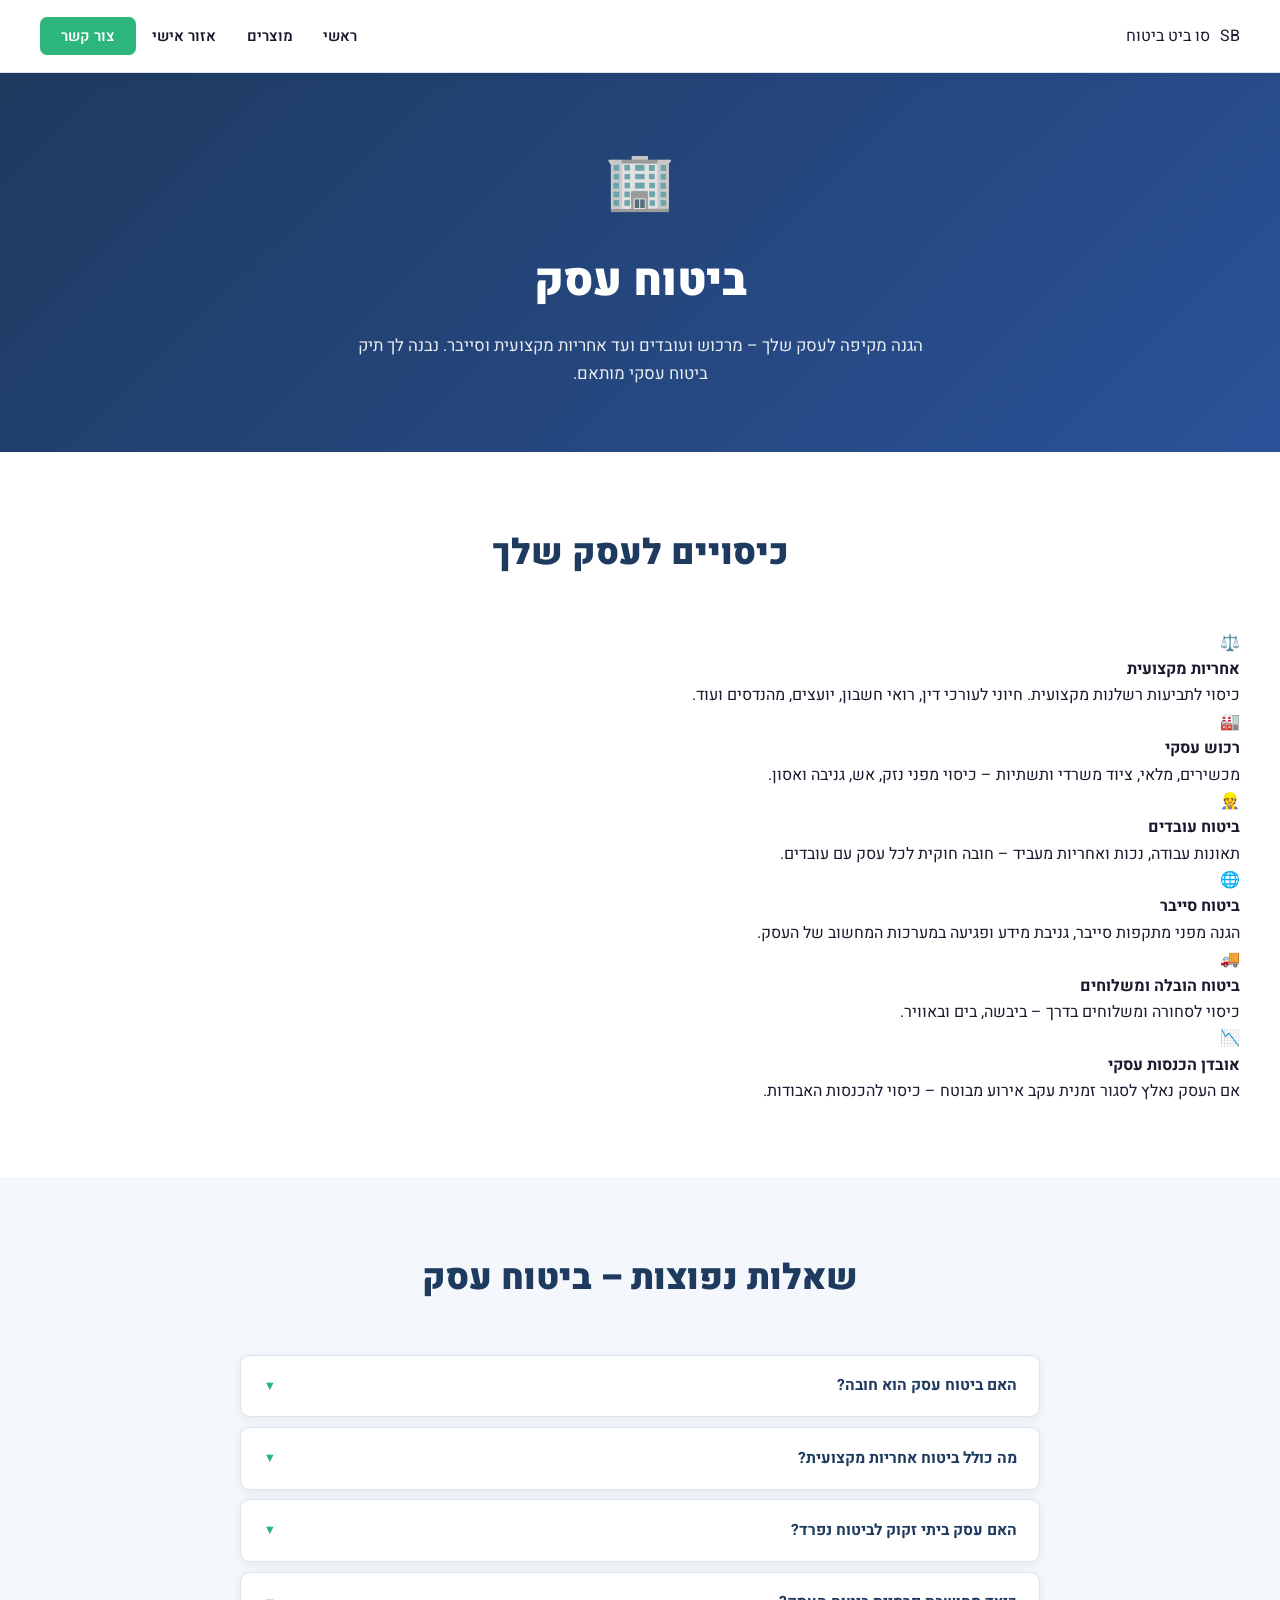
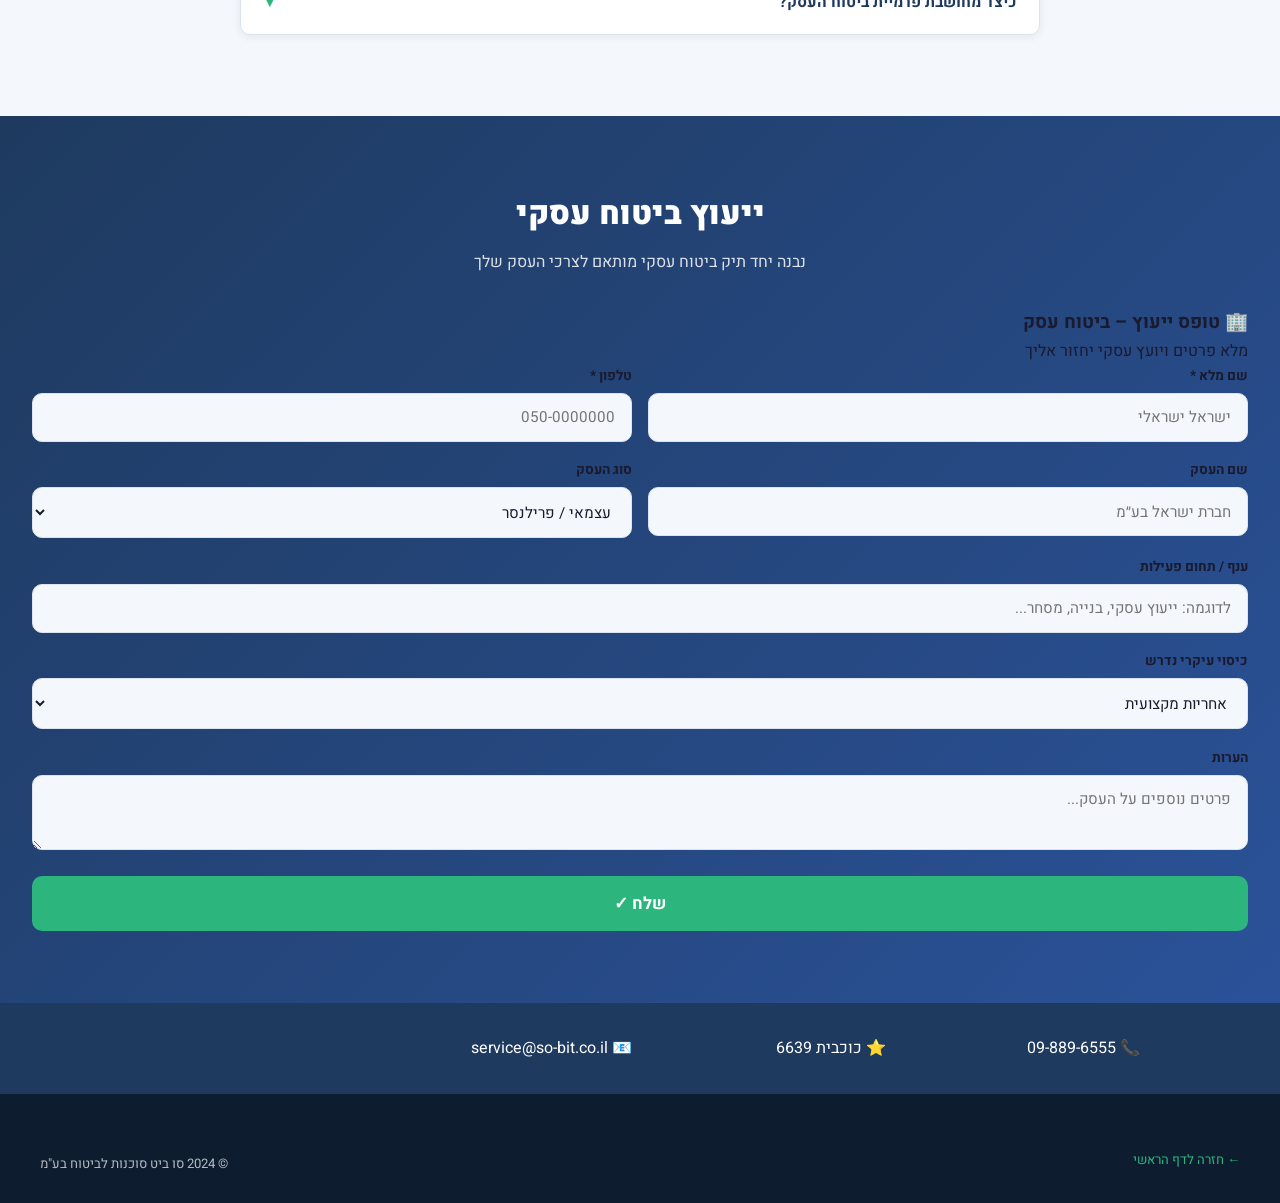
==== products/business.html @ 4c451e53 "Initial release: So-Bit insurance agency website Full multi-page website including main landing page" ====
<!DOCTYPE html>
<html lang="he" dir="rtl">
<head>
  <meta charset="UTF-8">
  <meta name="viewport" content="width=device-width, initial-scale=1.0">
  <title>ביטוח עסק | סו ביט סוכנות לביטוח</title>
  <meta name="description" content="ביטוח עסק – אחריות מקצועית, רכוש עסקי, עובדים ועוד. הגנה מלאה לעסק שלך. סו ביט ביטוח 09-889-6555">
  <link rel="preconnect" href="https://fonts.googleapis.com">
  <link href="https://fonts.googleapis.com/css2?family=Heebo:wght@400;600;700;800;900&display=swap" rel="stylesheet">
  <link rel="stylesheet" href="../style.css">
</head>
<body>
<nav class="navbar">
  <div class="navbar-inner">
    <a href="../index.html" class="logo"><div class="logo-icon">SB</div><span>סו ביט ביטוח</span></a>
    <div class="hamburger"><span></span><span></span><span></span></div>
    <ul class="nav-links">
      <li><a href="../index.html">ראשי</a></li>
      <li><a href="../index.html#products">מוצרים</a></li>
      <li><a href="../index.html#personal">אזור אישי</a></li>
      <li><a href="../index.html#contact" class="nav-cta">צור קשר</a></li>
    </ul>
  </div>
</nav>

<section class="page-hero">
  <div class="icon">🏢</div>
  <h1>ביטוח עסק</h1>
  <p>הגנה מקיפה לעסק שלך – מרכוש ועובדים ועד אחריות מקצועית וסייבר. נבנה לך תיק ביטוח עסקי מותאם.</p>
</section>

<section class="section section-white">
  <div class="container">
    <div class="section-header"><h2>כיסויים לעסק שלך</h2></div>
    <div class="benefits-grid">
      <div class="benefit-card">
        <div class="benefit-icon">⚖️</div>
        <h4>אחריות מקצועית</h4>
        <p>כיסוי לתביעות רשלנות מקצועית. חיוני לעורכי דין, רואי חשבון, יועצים, מהנדסים ועוד.</p>
      </div>
      <div class="benefit-card">
        <div class="benefit-icon">🏭</div>
        <h4>רכוש עסקי</h4>
        <p>מכשירים, מלאי, ציוד משרדי ותשתיות – כיסוי מפני נזק, אש, גניבה ואסון.</p>
      </div>
      <div class="benefit-card">
        <div class="benefit-icon">👷</div>
        <h4>ביטוח עובדים</h4>
        <p>תאונות עבודה, נכות ואחריות מעביד – חובה חוקית לכל עסק עם עובדים.</p>
      </div>
      <div class="benefit-card">
        <div class="benefit-icon">🌐</div>
        <h4>ביטוח סייבר</h4>
        <p>הגנה מפני מתקפות סייבר, גניבת מידע ופגיעה במערכות המחשוב של העסק.</p>
      </div>
      <div class="benefit-card">
        <div class="benefit-icon">🚚</div>
        <h4>ביטוח הובלה ומשלוחים</h4>
        <p>כיסוי לסחורה ומשלוחים בדרך – ביבשה, בים ובאוויר.</p>
      </div>
      <div class="benefit-card">
        <div class="benefit-icon">📉</div>
        <h4>אובדן הכנסות עסקי</h4>
        <p>אם העסק נאלץ לסגור זמנית עקב אירוע מבוטח – כיסוי להכנסות האבודות.</p>
      </div>
    </div>
  </div>
</section>

<section class="section section-bg">
  <div class="container" style="max-width:800px;">
    <div class="section-header"><h2>שאלות נפוצות – ביטוח עסק</h2></div>
    <div class="faq-item">
      <div class="faq-question">האם ביטוח עסק הוא חובה? <span class="faq-icon">▼</span></div>
      <div class="faq-answer">ביטוח תאונות עבודה לעובדים הוא חובה חוקית. שאר הכיסויים הם רשות אך מומלצים מאוד. לעסקים מסוימים (כגון קבלנים, עורכי דין) הכיסוי המקצועי נדרש על ידי לקוחות או גופים מקצועיים.</div>
    </div>
    <div class="faq-item">
      <div class="faq-question">מה כולל ביטוח אחריות מקצועית? <span class="faq-icon">▼</span></div>
      <div class="faq-answer">כיסוי לנזקים כספיים שגרמת ללקוח עקב טעות, מחדל או רשלנות במסגרת העיסוק המקצועי שלך. מכסה גם הוצאות משפטיות.</div>
    </div>
    <div class="faq-item">
      <div class="faq-question">האם עסק ביתי זקוק לביטוח נפרד? <span class="faq-icon">▼</span></div>
      <div class="faq-answer">כן. ביטוח הדירה הביתית לרוב אינו מכסה נזקים הקשורים לפעילות עסקית. נדרש ביטוח עסקי נפרד גם לעסק מהבית.</div>
    </div>
    <div class="faq-item">
      <div class="faq-question">כיצד מחושבת פרמיית ביטוח העסק? <span class="faq-icon">▼</span></div>
      <div class="faq-answer">לפי גודל העסק, מחזור הכספי, מספר העובדים, סוג הפעילות ורמת הסיכון. נעשה עבורך ניתוח מקיף ונמצא את הכיסוי הנכון.</div>
    </div>
  </div>
</section>

<section class="lead-section">
  <div style="text-align:center; color:white; margin-bottom:2rem;">
    <h2 style="font-size:2rem; font-weight:900; margin-bottom:0.5rem;">ייעוץ ביטוח עסקי</h2>
    <p style="opacity:0.85;">נבנה יחד תיק ביטוח עסקי מותאם לצרכי העסק שלך</p>
  </div>
  <div class="lead-box">
    <h3>🏢 טופס ייעוץ – ביטוח עסק</h3>
    <p>מלא פרטים ויועץ עסקי יחזור אליך</p>
    <form id="lead-form-product">
      <div class="form-row">
        <div class="form-group"><label>שם מלא *</label><input type="text" placeholder="ישראל ישראלי" required></div>
        <div class="form-group"><label>טלפון *</label><input type="tel" placeholder="050-0000000" required></div>
      </div>
      <div class="form-row">
        <div class="form-group"><label>שם העסק</label><input type="text" placeholder="חברת ישראל בע״מ"></div>
        <div class="form-group"><label>סוג העסק</label>
          <select><option>עצמאי / פרילנסר</option><option>חברה בע"מ</option><option>עמותה</option><option>שותפות</option></select>
        </div>
      </div>
      <div class="form-group"><label>ענף / תחום פעילות</label><input type="text" placeholder="לדוגמה: ייעוץ עסקי, בנייה, מסחר..."></div>
      <div class="form-group"><label>כיסוי עיקרי נדרש</label>
        <select><option>אחריות מקצועית</option><option>רכוש עסקי</option><option>עובדים</option><option>תיק מלא</option><option>לא בטוח</option></select>
      </div>
      <div class="form-group"><label>הערות</label><textarea placeholder="פרטים נוספים על העסק..."></textarea></div>
      <button type="submit" class="btn-submit">שלח ✓</button>
    </form>
    <div class="success-msg" id="success-product">✅ תודה! יועץ עסקי יחזור אליך בהקדם.</div>
  </div>
</section>

<div class="contact-strip">
  <div class="contact-strip-inner">
    <div class="contact-item">📞 <a href="tel:098896555">09-889-6555</a></div>
    <div class="contact-item">⭐ <a href="tel:*6639">כוכבית 6639</a></div>
    <div class="contact-item">📧 <a href="mailto:service@so-bit.co.il">service@so-bit.co.il</a></div>
  </div>
</div>
<footer><div class="footer-inner"><div class="footer-bottom" style="padding-top:0;border:none;"><p style="margin-bottom:0.5rem;"><a href="../index.html" style="color:var(--accent);">← חזרה לדף הראשי</a></p><p>© 2024 סו ביט סוכנות לביטוח בע"מ</p></div></div></footer>
<script src="../script.js"></script>
</body>
</html>
---- style.css ----
/* ===== GLOBAL ===== */
:root {
  --primary:       #1E3A5F;
  --primary-mid:   #2B5299;
  --primary-light: #3A6DB5;
  --accent:        #2CB67D;
  --accent-dark:   #1F8F5E;
  --gold:          #D4A017;
  --text:          #1A1A2E;
  --text-light:    #5A6478;
  --bg:            #F4F7FB;
  --bg2:           #EDF1F7;
  --white:         #FFFFFF;
  --border:        #DDE3EE;
  --shadow-sm:     0 2px 8px rgba(30,58,95,0.08);
  --shadow:        0 4px 20px rgba(30,58,95,0.12);
  --shadow-lg:     0 12px 40px rgba(30,58,95,0.18);
  --radius:        10px;
  --radius-lg:     16px;
}

* { box-sizing: border-box; margin: 0; padding: 0; }
html { scroll-behavior: smooth; }
body {
  font-family: 'Heebo', 'Arial Hebrew', Arial, sans-serif;
  direction: rtl;
  color: var(--text);
  background: var(--bg);
  line-height: 1.65;
  font-size: 16px;
}
a { text-decoration: none; color: inherit; }
img { max-width: 100%; }

/* ===== TOP BAR ===== */
.top-bar {
  background: var(--primary);
  color: rgba(255,255,255,0.85);
  font-size: 0.82rem;
  padding: 0.4rem 2rem;
  text-align: center;
}
.top-bar a { color: var(--accent); font-weight: 700; }

/* ===== NAVBAR ===== */
.navbar {
  background: var(--white);
  border-bottom: 1px solid var(--border);
  padding: 0 2rem;
  position: sticky;
  top: 0;
  z-index: 1000;
  box-shadow: var(--shadow-sm);
}
.navbar-inner {
  max-width: 1200px;
  margin: 0 auto;
  display: flex;
  align-items: center;
  justify-content: space-between;
  height: 72px;
}
.logo {
  display: flex;
  align-items: center;
  gap: 10px;
}
.logo img {
  height: 48px;
  width: auto;
}
.logo-fallback {
  background: var(--primary);
  color: var(--white);
  font-size: 1.1rem;
  font-weight: 900;
  padding: 0.4rem 0.9rem;
  border-radius: 8px;
  letter-spacing: 0.5px;
}
.logo-sub {
  font-size: 0.8rem;
  color: var(--text-light);
  font-weight: 600;
  display: block;
  line-height: 1.2;
}

.nav-links {
  display: flex;
  gap: 0.2rem;
  list-style: none;
  align-items: center;
}
.nav-links a {
  color: var(--text);
  padding: 0.5rem 0.85rem;
  border-radius: 7px;
  font-size: 0.93rem;
  font-weight: 600;
  transition: all 0.18s;
}
.nav-links a:hover { background: var(--bg); color: var(--primary); }
.nav-links a.active { color: var(--primary); background: var(--bg2); }
.nav-cta {
  background: var(--accent) !important;
  color: var(--white) !important;
  padding: 0.5rem 1.3rem !important;
}
.nav-cta:hover { background: var(--accent-dark) !important; }

.hamburger {
  display: none;
  flex-direction: column;
  gap: 5px;
  cursor: pointer;
  padding: 6px;
}
.hamburger span {
  width: 24px; height: 2.5px;
  background: var(--primary);
  border-radius: 3px;
  transition: 0.3s;
}

/* ===== HERO ===== */
.hero {
  background: linear-gradient(135deg, var(--primary) 0%, var(--primary-mid) 55%, #3A6DB5 100%);
  color: var(--white);
  padding: 5.5rem 2rem 4.5rem;
  position: relative;
  overflow: hidden;
}
.hero::after {
  content: '';
  position: absolute;
  bottom: -60px;
  left: 0; right: 0;
  height: 100px;
  background: var(--bg);
  clip-path: ellipse(55% 100% at 50% 100%);
}
.hero-inner {
  max-width: 1200px;
  margin: 0 auto;
  display: grid;
  grid-template-columns: 1fr 1fr;
  gap: 3rem;
  align-items: center;
}
.hero-badge {
  display: inline-flex;
  align-items: center;
  gap: 0.4rem;
  background: rgba(255,255,255,0.15);
  border: 1px solid rgba(255,255,255,0.3);
  padding: 0.35rem 1rem;
  border-radius: 50px;
  font-size: 0.82rem;
  font-weight: 700;
  margin-bottom: 1.2rem;
  backdrop-filter: blur(4px);
}
.hero h1 {
  font-size: clamp(1.9rem, 3.8vw, 3rem);
  font-weight: 900;
  line-height: 1.25;
  margin-bottom: 1rem;
}
.hero h1 span { color: var(--accent); }
.hero-desc {
  font-size: 1.05rem;
  opacity: 0.9;
  margin-bottom: 2rem;
  line-height: 1.7;
}
.hero-btns { display: flex; gap: 1rem; flex-wrap: wrap; }

.btn {
  padding: 0.8rem 1.8rem;
  border-radius: var(--radius);
  font-size: 0.97rem;
  font-weight: 700;
  border: none;
  cursor: pointer;
  transition: all 0.22s;
  display: inline-flex;
  align-items: center;
  gap: 0.45rem;
  font-family: inherit;
}
.btn-green { background: var(--accent); color: var(--white); }
.btn-green:hover { background: var(--accent-dark); transform: translateY(-2px); box-shadow: 0 6px 20px rgba(44,182,125,0.35); }
.btn-white-outline { background: transparent; color: var(--white); border: 2px solid rgba(255,255,255,0.55); }
.btn-white-outline:hover { background: rgba(255,255,255,0.12); border-color: white; }
.btn-primary { background: var(--primary); color: var(--white); }
.btn-primary:hover { background: var(--primary-mid); transform: translateY(-2px); }

/* Hero stats */
.hero-stats {
  display: grid;
  grid-template-columns: 1fr 1fr;
  gap: 1rem;
}
.stat-card {
  background: rgba(255,255,255,0.12);
  border: 1px solid rgba(255,255,255,0.2);
  border-radius: var(--radius);
  padding: 1.2rem;
  text-align: center;
  backdrop-filter: blur(4px);
}
.stat-num { font-size: 1.8rem; font-weight: 900; color: var(--accent); line-height: 1; }
.stat-label { font-size: 0.82rem; opacity: 0.85; margin-top: 0.3rem; }

/* ===== TRUST BAR ===== */
.trust-bar {
  background: var(--white);
  border-bottom: 1px solid var(--border);
  padding: 1.4rem 2rem;
  box-shadow: var(--shadow-sm);
}
.trust-bar-inner {
  max-width: 1200px;
  margin: 0 auto;
  display: flex;
  justify-content: center;
  gap: 2.5rem;
  flex-wrap: wrap;
}
.trust-item {
  display: flex;
  align-items: center;
  gap: 0.55rem;
  font-size: 0.9rem;
  color: var(--text-light);
  font-weight: 600;
}
.trust-icon {
  width: 34px; height: 34px;
  background: var(--bg2);
  border-radius: 8px;
  display: flex; align-items: center; justify-content: center;
  font-size: 1.1rem;
}

/* ===== CONTAINER / SECTION ===== */
.container { max-width: 1200px; margin: 0 auto; }
.section { padding: 4.5rem 2rem; }
.section-white { background: var(--white); }
.section-bg { background: var(--bg); }
.section-dark { background: var(--primary); color: var(--white); }

.section-header { text-align: center; margin-bottom: 3rem; }
.section-header .tag {
  display: inline-block;
  background: rgba(44,182,125,0.12);
  color: var(--accent-dark);
  padding: 0.3rem 0.9rem;
  border-radius: 50px;
  font-size: 0.8rem;
  font-weight: 700;
  margin-bottom: 0.8rem;
  border: 1px solid rgba(44,182,125,0.25);
}
.section-header h2 {
  font-size: clamp(1.6rem, 3vw, 2.2rem);
  font-weight: 900;
  color: var(--primary);
  margin-bottom: 0.7rem;
}
.section-dark .section-header h2 { color: var(--white); }
.section-header p { color: var(--text-light); max-width: 560px; margin: 0 auto; font-size: 1rem; }

/* ===== PRODUCTS GRID ===== */
.products-grid {
  display: grid;
  grid-template-columns: repeat(3, 1fr);
  gap: 1.4rem;
}
.product-card {
  background: var(--white);
  border-radius: var(--radius-lg);
  padding: 2rem 1.6rem;
  text-align: center;
  box-shadow: var(--shadow-sm);
  transition: all 0.28s;
  cursor: pointer;
  border: 2px solid transparent;
  display: block;
  color: var(--text);
}
.product-card:hover {
  transform: translateY(-5px);
  border-color: var(--accent);
  box-shadow: var(--shadow);
}
.product-icon {
  width: 68px; height: 68px;
  background: linear-gradient(135deg, var(--primary), var(--primary-mid));
  border-radius: 50%;
  display: flex; align-items: center; justify-content: center;
  font-size: 1.85rem;
  margin: 0 auto 1.2rem;
}
.product-card h3 { font-size: 1.05rem; font-weight: 800; color: var(--primary); margin-bottom: 0.5rem; }
.product-card p { font-size: 0.88rem; color: var(--text-light); line-height: 1.6; }
.product-arrow {
  display: inline-block;
  margin-top: 1rem;
  color: var(--accent);
  font-weight: 700;
  font-size: 0.85rem;
}

/* ===== PERSONAL AREA ===== */
.personal-area { background: var(--bg2); padding: 4.5rem 2rem; }

.personal-box {
  background: var(--white);
  border-radius: var(--radius-lg);
  overflow: hidden;
  max-width: 800px;
  margin: 0 auto;
  box-shadow: var(--shadow);
}
.personal-box-header {
  background: linear-gradient(135deg, var(--primary), var(--primary-mid));
  padding: 2rem 2.5rem;
  color: var(--white);
}
.personal-box-header h3 { font-size: 1.45rem; font-weight: 900; margin-bottom: 0.4rem; }
.personal-box-header p { opacity: 0.88; font-size: 0.95rem; }

.personal-box-body { padding: 2rem 2.5rem; }

.plate-row {
  display: flex;
  gap: 1rem;
  margin-bottom: 0.8rem;
}
.plate-input {
  flex: 1;
  padding: 0.95rem 1.2rem;
  font-size: 1.25rem;
  font-weight: 700;
  border: 2px solid var(--border);
  border-radius: var(--radius);
  text-align: center;
  letter-spacing: 4px;
  direction: ltr;
  transition: border-color 0.2s;
  font-family: inherit;
}
.plate-input:focus { outline: none; border-color: var(--primary-light); }

.btn-search {
  padding: 0.95rem 2rem;
  background: var(--primary);
  color: var(--white);
  border: none;
  border-radius: var(--radius);
  font-size: 1rem;
  font-weight: 700;
  cursor: pointer;
  transition: all 0.22s;
  white-space: nowrap;
  font-family: inherit;
}
.btn-search:hover { background: var(--primary-mid); }

.demo-hint { font-size: 0.83rem; color: var(--text-light); }
.demo-hint a { color: var(--primary-light); font-weight: 700; cursor: pointer; }

.error-msg {
  display: none;
  background: #FEF0EE;
  border: 1.5px solid #E05C4A;
  border-radius: var(--radius);
  padding: 0.9rem 1.2rem;
  color: #C0392B;
  font-weight: 600;
  margin-top: 0.8rem;
  font-size: 0.92rem;
}
.error-msg.show { display: block; }

/* Result card */
.result-card {
  display: none;
  margin-top: 1.5rem;
  border: 2px solid var(--border);
  border-radius: var(--radius-lg);
  overflow: hidden;
}
.result-card.show { display: block; }

.result-top {
  display: flex;
  align-items: center;
  gap: 1rem;
  padding: 1.4rem 1.6rem;
  background: var(--bg2);
  border-bottom: 1px solid var(--border);
}
.company-badge {
  width: 56px; height: 56px;
  border-radius: 12px;
  background: var(--primary);
  color: var(--white);
  display: flex; align-items: center; justify-content: center;
  font-size: 1.7rem;
  flex-shrink: 0;
}
.company-name { font-size: 1.15rem; font-weight: 800; color: var(--primary); }
.company-type { font-size: 0.85rem; color: var(--text-light); margin-top: 0.1rem; }

.result-grid {
  display: grid;
  grid-template-columns: repeat(3, 1fr);
  gap: 0;
  border-bottom: 1px solid var(--border);
}
.result-cell {
  padding: 1rem 1.4rem;
  border-left: 1px solid var(--border);
}
.result-cell:last-child { border-left: none; }
.cell-label { font-size: 0.78rem; color: var(--text-light); font-weight: 600; margin-bottom: 0.25rem; }
.cell-value { font-size: 0.98rem; font-weight: 700; color: var(--text); }

.result-actions { padding: 1.4rem 1.6rem; }
.result-actions h5 { font-size: 0.88rem; font-weight: 700; color: var(--text-light); margin-bottom: 0.9rem; text-transform: uppercase; letter-spacing: 0.5px; }

.action-btns { display: grid; grid-template-columns: repeat(2, 1fr); gap: 0.7rem; margin-bottom: 1rem; }
.action-btn {
  display: flex;
  align-items: center;
  gap: 0.6rem;
  padding: 0.8rem 1rem;
  border-radius: var(--radius);
  font-size: 0.9rem;
  font-weight: 700;
  cursor: pointer;
  border: 2px solid;
  transition: all 0.2s;
  font-family: inherit;
  text-align: right;
}
.action-btn-fill { background: var(--primary); color: var(--white); border-color: var(--primary); }
.action-btn-fill:hover { background: var(--primary-mid); }
.action-btn-green { background: var(--accent); color: var(--white); border-color: var(--accent); }
.action-btn-green:hover { background: var(--accent-dark); }
.action-btn-outline { background: var(--white); color: var(--primary); border-color: var(--primary); }
.action-btn-outline:hover { background: var(--bg2); }

.roadside-box {
  background: #FFF8E6;
  border: 1.5px solid #F0C040;
  border-radius: var(--radius);
  padding: 0.9rem 1.2rem;
  display: flex;
  align-items: center;
  gap: 0.8rem;
  font-size: 0.9rem;
}
.roadside-box strong { color: var(--primary); }
.roadside-box a { color: var(--primary-mid); font-weight: 700; }

.result-footer {
  padding: 0.8rem 1.6rem;
  background: var(--bg2);
  font-size: 0.8rem;
  color: var(--text-light);
  border-top: 1px solid var(--border);
  display: flex;
  align-items: center;
  justify-content: space-between;
  flex-wrap: wrap;
  gap: 0.5rem;
}
.result-footer a { color: var(--primary); font-weight: 700; }

/* ===== LEAD FORM SECTION ===== */
.lead-section {
  background: linear-gradient(135deg, var(--primary) 0%, var(--primary-mid) 100%);
  padding: 4.5rem 2rem;
}
.lead-wrap {
  display: grid;
  grid-template-columns: 1fr 1.2fr;
  gap: 4rem;
  max-width: 1100px;
  margin: 0 auto;
  align-items: start;
}
.lead-left { color: var(--white); padding-top: 1rem; }
.lead-left h2 { font-size: clamp(1.6rem, 3vw, 2.2rem); font-weight: 900; margin-bottom: 1rem; }
.lead-left h2 span { color: var(--accent); }
.lead-left p { opacity: 0.88; font-size: 1rem; line-height: 1.7; margin-bottom: 1.8rem; }
.lead-promise {
  display: flex;
  flex-direction: column;
  gap: 0.65rem;
}
.promise-item {
  display: flex;
  align-items: center;
  gap: 0.65rem;
  font-size: 0.92rem;
  font-weight: 600;
}
.promise-check {
  width: 22px; height: 22px;
  background: var(--accent);
  border-radius: 50%;
  display: flex; align-items: center; justify-content: center;
  font-size: 0.7rem;
  flex-shrink: 0;
}

.lead-form-box {
  background: var(--white);
  border-radius: var(--radius-lg);
  padding: 2.2rem 2.4rem;
  box-shadow: var(--shadow-lg);
}
.lead-form-box h3 { font-size: 1.25rem; font-weight: 800; color: var(--primary); margin-bottom: 0.3rem; }
.lead-form-box > p { font-size: 0.88rem; color: var(--text-light); margin-bottom: 1.6rem; }

.form-row { display: grid; grid-template-columns: 1fr 1fr; gap: 1rem; }
.form-group { margin-bottom: 1.1rem; }
.form-group label { display: block; font-size: 0.85rem; font-weight: 700; color: var(--text); margin-bottom: 0.35rem; }
.form-group input,
.form-group select,
.form-group textarea {
  width: 100%;
  padding: 0.78rem 1rem;
  border: 1.5px solid var(--border);
  border-radius: var(--radius);
  font-size: 0.95rem;
  font-family: inherit;
  direction: rtl;
  transition: border-color 0.2s, box-shadow 0.2s;
  background: var(--bg);
  color: var(--text);
}
.form-group input:focus,
.form-group select:focus,
.form-group textarea:focus {
  outline: none;
  border-color: var(--primary-light);
  box-shadow: 0 0 0 3px rgba(58,109,181,0.12);
  background: var(--white);
}
.form-group textarea { resize: vertical; min-height: 75px; }

.btn-submit {
  width: 100%;
  padding: 0.95rem;
  background: var(--accent);
  color: var(--white);
  border: none;
  border-radius: var(--radius);
  font-size: 1.05rem;
  font-weight: 700;
  cursor: pointer;
  transition: all 0.22s;
  font-family: inherit;
}
.btn-submit:hover { background: var(--accent-dark); transform: translateY(-2px); box-shadow: 0 6px 20px rgba(44,182,125,0.35); }

.success-msg {
  display: none;
  background: #EAF7F0;
  border: 1.5px solid #2CB67D;
  border-radius: var(--radius);
  padding: 1.2rem;
  text-align: center;
  color: #1a7a52;
  font-weight: 700;
  font-size: 1rem;
}

/* ===== KNOWLEDGE / ARTICLES ===== */
.articles-grid {
  display: grid;
  grid-template-columns: repeat(3, 1fr);
  gap: 1.5rem;
}
.article-card {
  background: var(--white);
  border-radius: var(--radius-lg);
  overflow: hidden;
  box-shadow: var(--shadow-sm);
  transition: all 0.25s;
  display: flex;
  flex-direction: column;
}
.article-card:hover { transform: translateY(-4px); box-shadow: var(--shadow); }
.article-thumb {
  height: 160px;
  display: flex; align-items: center; justify-content: center;
  font-size: 3.5rem;
}
.article-body { padding: 1.4rem; flex: 1; display: flex; flex-direction: column; }
.article-tag {
  display: inline-block;
  background: var(--bg2);
  color: var(--primary);
  padding: 0.2rem 0.7rem;
  border-radius: 50px;
  font-size: 0.75rem;
  font-weight: 700;
  margin-bottom: 0.7rem;
}
.article-card h4 { font-size: 1rem; font-weight: 800; color: var(--primary); margin-bottom: 0.5rem; line-height: 1.4; }
.article-card p { font-size: 0.87rem; color: var(--text-light); line-height: 1.6; flex: 1; }
.article-read-more {
  display: inline-flex;
  align-items: center;
  gap: 0.3rem;
  color: var(--accent-dark);
  font-size: 0.85rem;
  font-weight: 700;
  margin-top: 1rem;
  cursor: pointer;
}

/* ===== BENEFITS / WHY ===== */
.why-grid {
  display: grid;
  grid-template-columns: repeat(3, 1fr);
  gap: 1.5rem;
}
.why-card {
  background: var(--white);
  border-radius: var(--radius-lg);
  padding: 2rem;
  box-shadow: var(--shadow-sm);
  border-top: 3px solid var(--accent);
  transition: box-shadow 0.25s;
}
.why-card:hover { box-shadow: var(--shadow); }
.why-icon {
  width: 52px; height: 52px;
  background: linear-gradient(135deg, var(--accent), var(--accent-dark));
  border-radius: 12px;
  display: flex; align-items: center; justify-content: center;
  font-size: 1.5rem;
  margin-bottom: 1rem;
}
.why-card h4 { font-size: 1.05rem; font-weight: 800; color: var(--primary); margin-bottom: 0.5rem; }
.why-card p { font-size: 0.88rem; color: var(--text-light); line-height: 1.65; }

/* ===== FAQ ===== */
.faq-item {
  background: var(--white);
  border-radius: var(--radius);
  margin-bottom: 0.6rem;
  overflow: hidden;
  box-shadow: var(--shadow-sm);
  border: 1px solid var(--border);
}
.faq-question {
  padding: 1.1rem 1.4rem;
  font-weight: 700;
  font-size: 0.97rem;
  cursor: pointer;
  display: flex;
  justify-content: space-between;
  align-items: center;
  color: var(--primary);
  transition: background 0.18s;
  gap: 1rem;
}
.faq-question:hover { background: var(--bg2); }
.faq-answer { padding: 0 1.4rem 1.1rem; color: var(--text-light); display: none; line-height: 1.7; font-size: 0.93rem; }
.faq-item.open .faq-answer { display: block; }
.faq-icon { transition: transform 0.2s; color: var(--accent); font-size: 0.8rem; flex-shrink: 0; }
.faq-item.open .faq-icon { transform: rotate(180deg); }

/* ===== CONTACT STRIP ===== */
.contact-strip {
  background: var(--primary);
  color: var(--white);
  padding: 2rem 2rem;
}
.contact-strip-inner {
  max-width: 1000px;
  margin: 0 auto;
  display: grid;
  grid-template-columns: repeat(4, 1fr);
  gap: 1rem;
}
.contact-tile {
  background: rgba(255,255,255,0.08);
  border: 1px solid rgba(255,255,255,0.15);
  border-radius: var(--radius);
  padding: 1.2rem;
  text-align: center;
  transition: background 0.2s;
}
.contact-tile:hover { background: rgba(255,255,255,0.13); }
.contact-tile-icon { font-size: 1.6rem; margin-bottom: 0.4rem; }
.contact-tile-label { font-size: 0.75rem; opacity: 0.7; font-weight: 600; margin-bottom: 0.25rem; text-transform: uppercase; letter-spacing: 0.5px; }
.contact-tile-value { font-size: 1rem; font-weight: 800; }
.contact-tile a { color: var(--accent); }

/* ===== PAGE HERO (product pages) ===== */
.page-hero {
  background: linear-gradient(135deg, var(--primary) 0%, var(--primary-mid) 100%);
  color: var(--white);
  padding: 4rem 2rem;
  text-align: center;
}
.page-hero .icon { font-size: 3.5rem; margin-bottom: 1rem; }
.page-hero h1 { font-size: clamp(1.8rem, 4vw, 2.8rem); font-weight: 900; margin-bottom: 0.8rem; }
.page-hero p { font-size: 1.05rem; opacity: 0.9; max-width: 580px; margin: 0 auto; }

/* ===== BREADCRUMB ===== */
.breadcrumb { font-size: 0.82rem; color: rgba(255,255,255,0.6); margin-bottom: 1rem; }
.breadcrumb a { color: rgba(255,255,255,0.75); }
.breadcrumb span { color: var(--accent); }

/* ===== FOOTER ===== */
footer {
  background: #0E1C30;
  color: rgba(255,255,255,0.7);
  padding: 3.5rem 2rem 1.5rem;
}
.footer-inner { max-width: 1200px; margin: 0 auto; }
.footer-grid {
  display: grid;
  grid-template-columns: 2fr 1fr 1fr 1fr;
  gap: 3rem;
  margin-bottom: 2.5rem;
}
.footer-brand p { font-size: 0.88rem; line-height: 1.75; margin-top: 1rem; }
.footer-col h4 { color: var(--white); font-size: 0.95rem; font-weight: 700; margin-bottom: 1rem; padding-bottom: 0.6rem; border-bottom: 1px solid rgba(255,255,255,0.1); }
.footer-col ul { list-style: none; }
.footer-col li { margin-bottom: 0.55rem; }
.footer-col a { color: rgba(255,255,255,0.6); font-size: 0.88rem; transition: color 0.18s; }
.footer-col a:hover { color: var(--accent); }
.footer-bottom {
  border-top: 1px solid rgba(255,255,255,0.08);
  padding-top: 1.4rem;
  display: flex;
  justify-content: space-between;
  align-items: center;
  flex-wrap: wrap;
  gap: 0.5rem;
  font-size: 0.82rem;
}
.footer-logo-img { height: 40px; width: auto; opacity: 0.85; }

/* ===== RESPONSIVE ===== */
@media (max-width: 1024px) {
  .products-grid { grid-template-columns: repeat(2, 1fr); }
  .articles-grid { grid-template-columns: repeat(2, 1fr); }
  .why-grid { grid-template-columns: repeat(2, 1fr); }
  .footer-grid { grid-template-columns: 1fr 1fr; gap: 2rem; }
  .hero-inner { grid-template-columns: 1fr; }
  .hero-stats { max-width: 380px; }
  .lead-wrap { grid-template-columns: 1fr; gap: 2rem; }
  .contact-strip-inner { grid-template-columns: repeat(2, 1fr); }
}

@media (max-width: 768px) {
  .nav-links {
    display: none;
    position: absolute;
    top: 72px; right: 0; left: 0;
    background: var(--white);
    flex-direction: column;
    padding: 1rem;
    gap: 0.2rem;
    border-bottom: 1px solid var(--border);
    box-shadow: var(--shadow);
  }
  .nav-links.open { display: flex; }
  .hamburger { display: flex; }
  .form-row { grid-template-columns: 1fr; }
  .result-grid { grid-template-columns: 1fr 1fr; }
  .action-btns { grid-template-columns: 1fr; }
  .plate-row { flex-direction: column; }
  .personal-box-body { padding: 1.5rem; }
  .personal-box-header { padding: 1.5rem; }
}

@media (max-width: 600px) {
  .products-grid { grid-template-columns: 1fr 1fr; }
  .articles-grid { grid-template-columns: 1fr; }
  .why-grid { grid-template-columns: 1fr; }
  .footer-grid { grid-template-columns: 1fr; }
  .contact-strip-inner { grid-template-columns: 1fr 1fr; }
  .result-grid { grid-template-columns: 1fr; }
  .hero-stats { grid-template-columns: 1fr 1fr; }
}
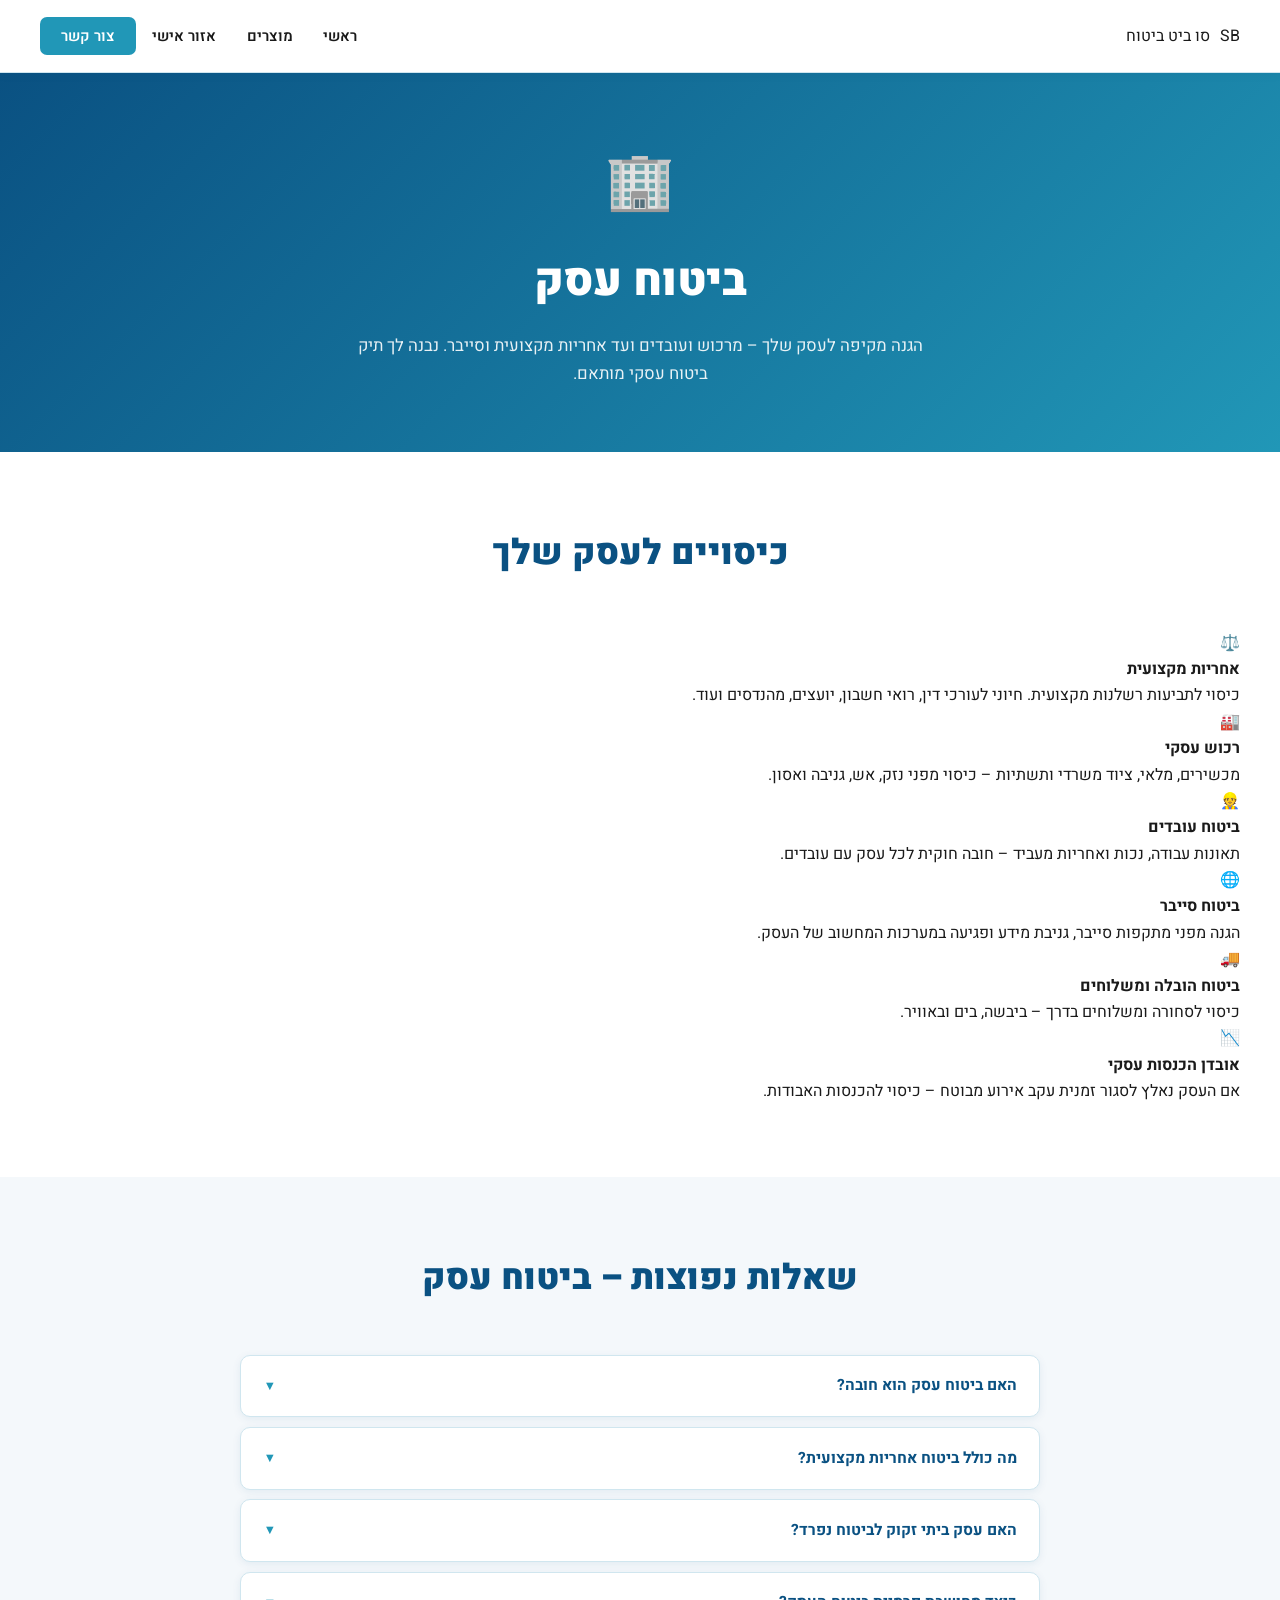
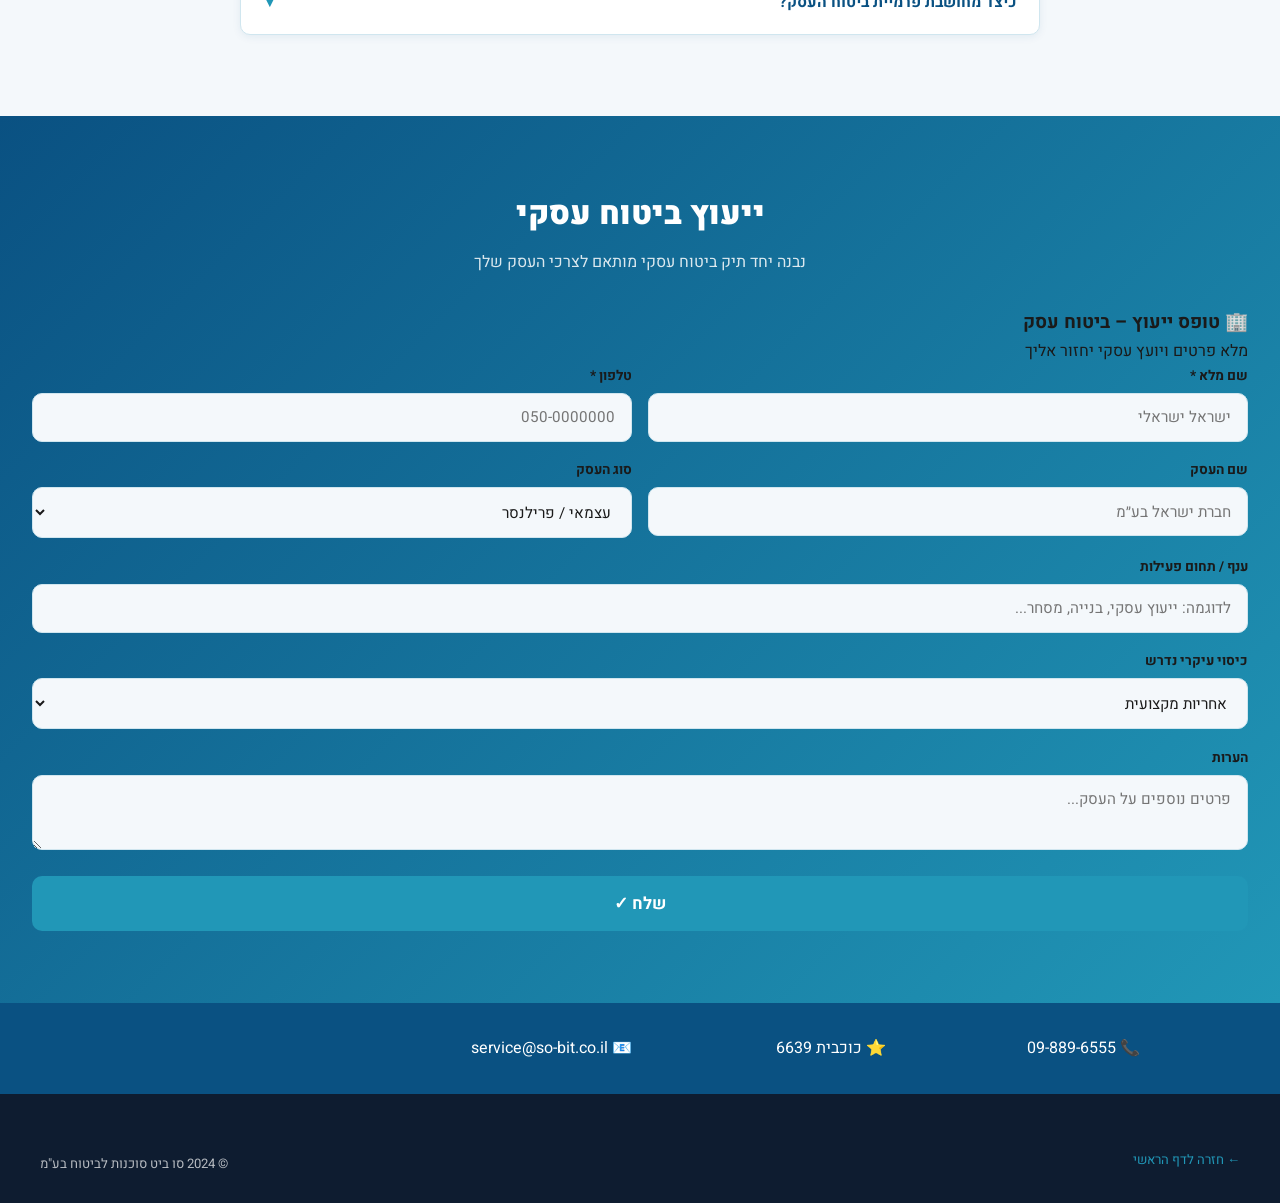
==== commit 0bf03112: "Update logo and color scheme to match Shaham Orlan branding - Replace placeholder logo with actual S" ====
--- a/products/business.html
+++ b/products/business.html
@@ -1,4 +1,4 @@
-<!DOCTYPE html>
+﻿<!DOCTYPE html>
 <html lang="he" dir="rtl">
 <head>
   <meta charset="UTF-8">
--- a/style.css
+++ b/style.css
@@ -1,20 +1,20 @@
 /* ===== GLOBAL ===== */
 :root {
-  --primary:       #1E3A5F;
-  --primary-mid:   #2B5299;
-  --primary-light: #3A6DB5;
-  --accent:        #2CB67D;
-  --accent-dark:   #1F8F5E;
-  --gold:          #D4A017;
-  --text:          #1A1A2E;
+  --primary:       #0a5182;
+  --primary-mid:   #2197B7;
+  --primary-light: #2299b9;
+  --accent:        #2197B7;
+  --accent-dark:   #0083aa;
+  --gold:          #007fa6;
+  --text:          #1a1a1a;
   --text-light:    #5A6478;
-  --bg:            #F4F7FB;
-  --bg2:           #EDF1F7;
+  --bg:            #f4f8fb;
+  --bg2:           #e7f4f8;
   --white:         #FFFFFF;
-  --border:        #DDE3EE;
-  --shadow-sm:     0 2px 8px rgba(30,58,95,0.08);
-  --shadow:        0 4px 20px rgba(30,58,95,0.12);
-  --shadow-lg:     0 12px 40px rgba(30,58,95,0.18);
+  --border:        #d0e6ef;
+  --shadow-sm:     0 2px 8px rgba(10,81,130,0.08);
+  --shadow:        0 4px 20px rgba(10,81,130,0.12);
+  --shadow-lg:     0 12px 40px rgba(10,81,130,0.18);
   --radius:        10px;
   --radius-lg:     16px;
 }
@@ -66,8 +66,9 @@
   gap: 10px;
 }
 .logo img {
-  height: 48px;
+  height: 52px;
   width: auto;
+  object-fit: contain;
 }
 .logo-fallback {
   background: var(--primary);
